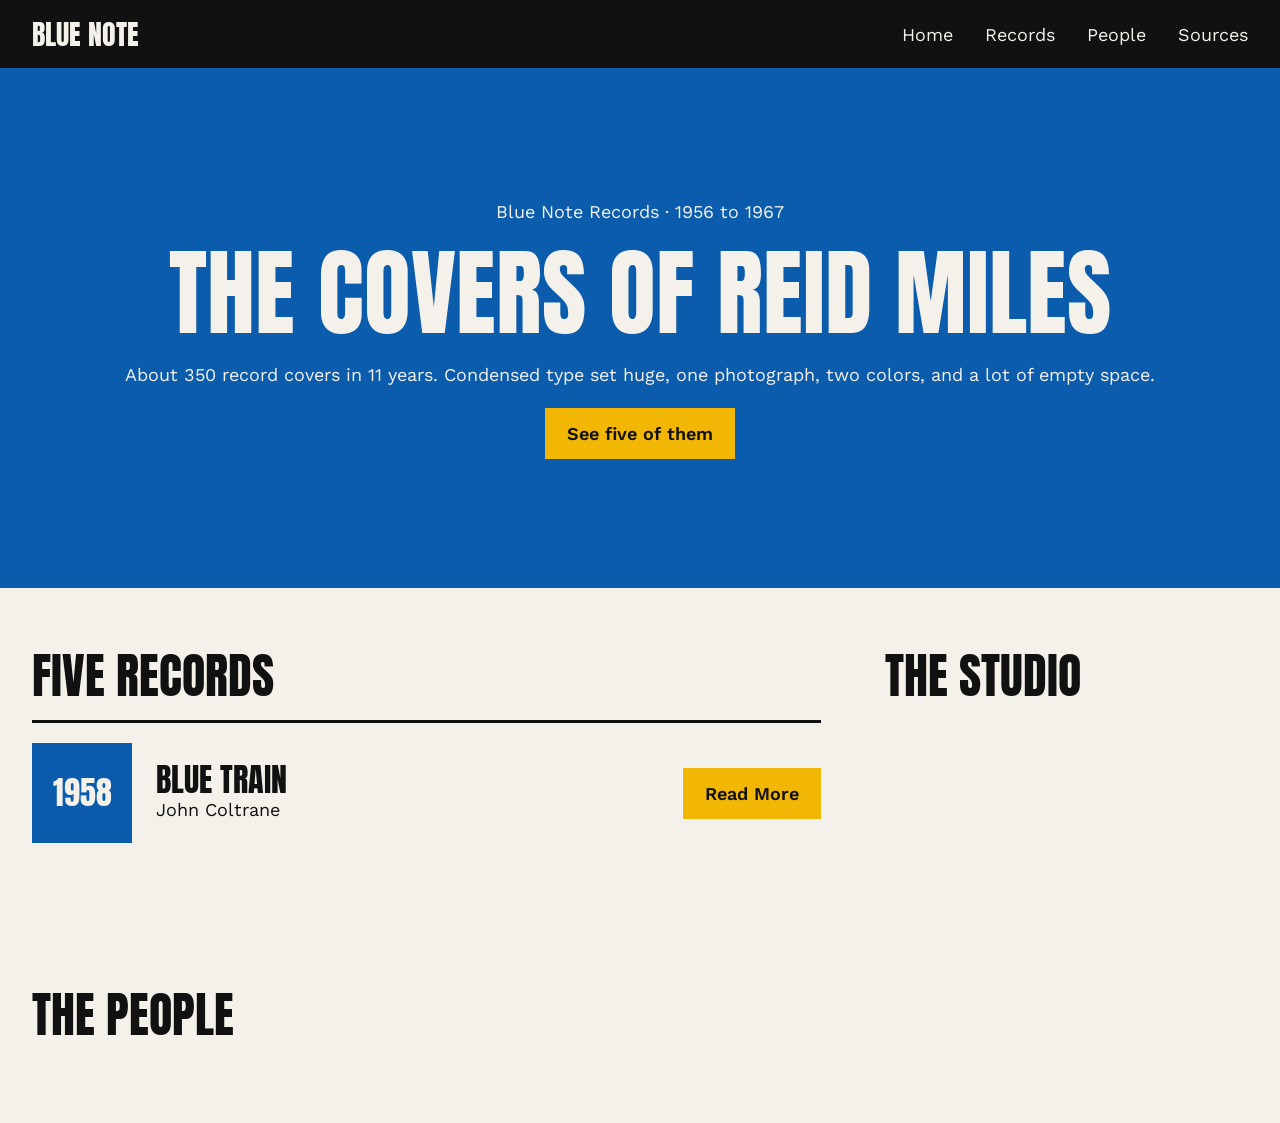
==== pages/blue-note.html @ 9f0d0449 "2-recommit" ====
<!DOCTYPE html>
<html lang="en">
<head>
    <meta charset="UTF-8">
    <meta name="viewport" content="width=device-width, initial-scale=1.0">
    <title>Blue Note, the covers of Reid Miles</title>
    <link rel="preconnect" href="https://fonts.googleapis.com">
    <link rel="preconnect" href="https://fonts.gstatic.com" crossorigin>
    <link href="https://fonts.googleapis.com/css2?family=Anton&family=Work+Sans:wght@400;600&display=swap" rel="stylesheet">
    <link rel="stylesheet" href="../css/styles.css">
</head>
<body>
    <header class="site-header">
        <a class="logo" href="../index.html">Blue Note</a>
        <nav>
            <ul>
                <li><a href="../index.html">Home</a></li>
                <li><a href="#records">Records</a></li>
                <li><a href="#people">People</a></li>
                <li><a href="#sources">Sources</a></li>
            </ul>
        </nav>
    </header>
    <section class="hero">
        <p>Blue Note Records &middot; 1956 to 1967</p>
        <h1>The covers of Reid Miles</h1>
        <p>About 350 record covers in 11 years. Condensed type set huge, one photograph, two colors, and a lot of empty space.</p>
        <a class="button" href="#records">See five of them</a>
    </section>
    <section class="records" id="records">
        <h2>Five records</h2>
        <article class="album">
            <div class="swatch blue">1958</div>
            <div class="info">
                <h3>Blue Train</h3>
                <p>John Coltrane</p>
            </div>
            <a class="button" href="https://en.wikipedia.org/wiki/Blue_Train_(album)">Read More</a>
        </article>
    </section>
    <aside class="studio">
        <h2>The studio</h2>
    </aside>
    <section class="people" id="people">
        <h2>The people</h2>
    </section>
</body>
</html>
---- css/styles.css ----
* {
    box-sizing: border-box;
    margin: 0;
    padding: 0;
}
body {
    display: grid;
    grid-template-columns: 2fr 1fr;
    background: #f4f1ea;
    color: #111111;
    font-family: 'Work Sans', sans-serif;
    font-size: 18px;
    line-height: 1.5;
}
h1, h2, h3 .logo {
    font-family: 'Anton', sans-serif;
    font-weight: 400;
    line-height: 1;
    text-transform: uppercase;
}
h2 {
    font-size: 48px;
    margin-bottom: 20px;
}
h3 {
    font-size: 32px;
}
nav ul {
    display: flex;
    list-style: none;
    gap: 32px;
}
h1, h2, h3, .logo, .swatch {
    font-family: 'Anton', sans-serif;
    font-weight: 400;
    line-height: 1;
    text-transform: uppercase;
}





.site-header {
    display: flex;
    justify-content: space-between;
    align-items: center;
    padding: 20px 32px;
    background: #111111;
    color: #f4f1ea;
}
.site-header a {
    color:#f4f1ea;
    text-decoration: none;
}
.logo {
    font-size: 28px;
}
.hero {
    display: flex;
    flex-direction: column;
    align-items: center;
    padding: 48px 32px;
    text-align: center;
    justify-content: center;
    gap: 20px;
    min-height: 520px;
    background: #0b5cad;
    color: #f4f1ea;
}
.hero h1 {
    font-size: 96px;
}
.button {
    padding: 12px 22px;
    background: #f2b705;
    color: #111111;
    font-weight: 600;
    text-decoration: none;
}
.site-header, .hero, .people, .site-footer {
    grid-column: span 2;
}
.records, .studio, .people {
    padding: 64px 32px;
}
.album {
    display: flex;
    align-items: center;
    gap: 24px;
    padding: 20px 0;
    border-top: 3px solid #111111;
}
.swatch {
    display: flex;
    align-items: center;
    justify-content: center;
    flex: 0 0 100px;
    height: 100px;
    font-size: 32px;
}
.blue {
    background: #0b5cad;
    color: #f4f1ea;
}
.ink {
    background: #111111;
    color: #f2b705;
}
.orange {
    background: #e0592a;
}
.yellow {
    background: #f2b705;
}
.info {
    flex: 1;
}
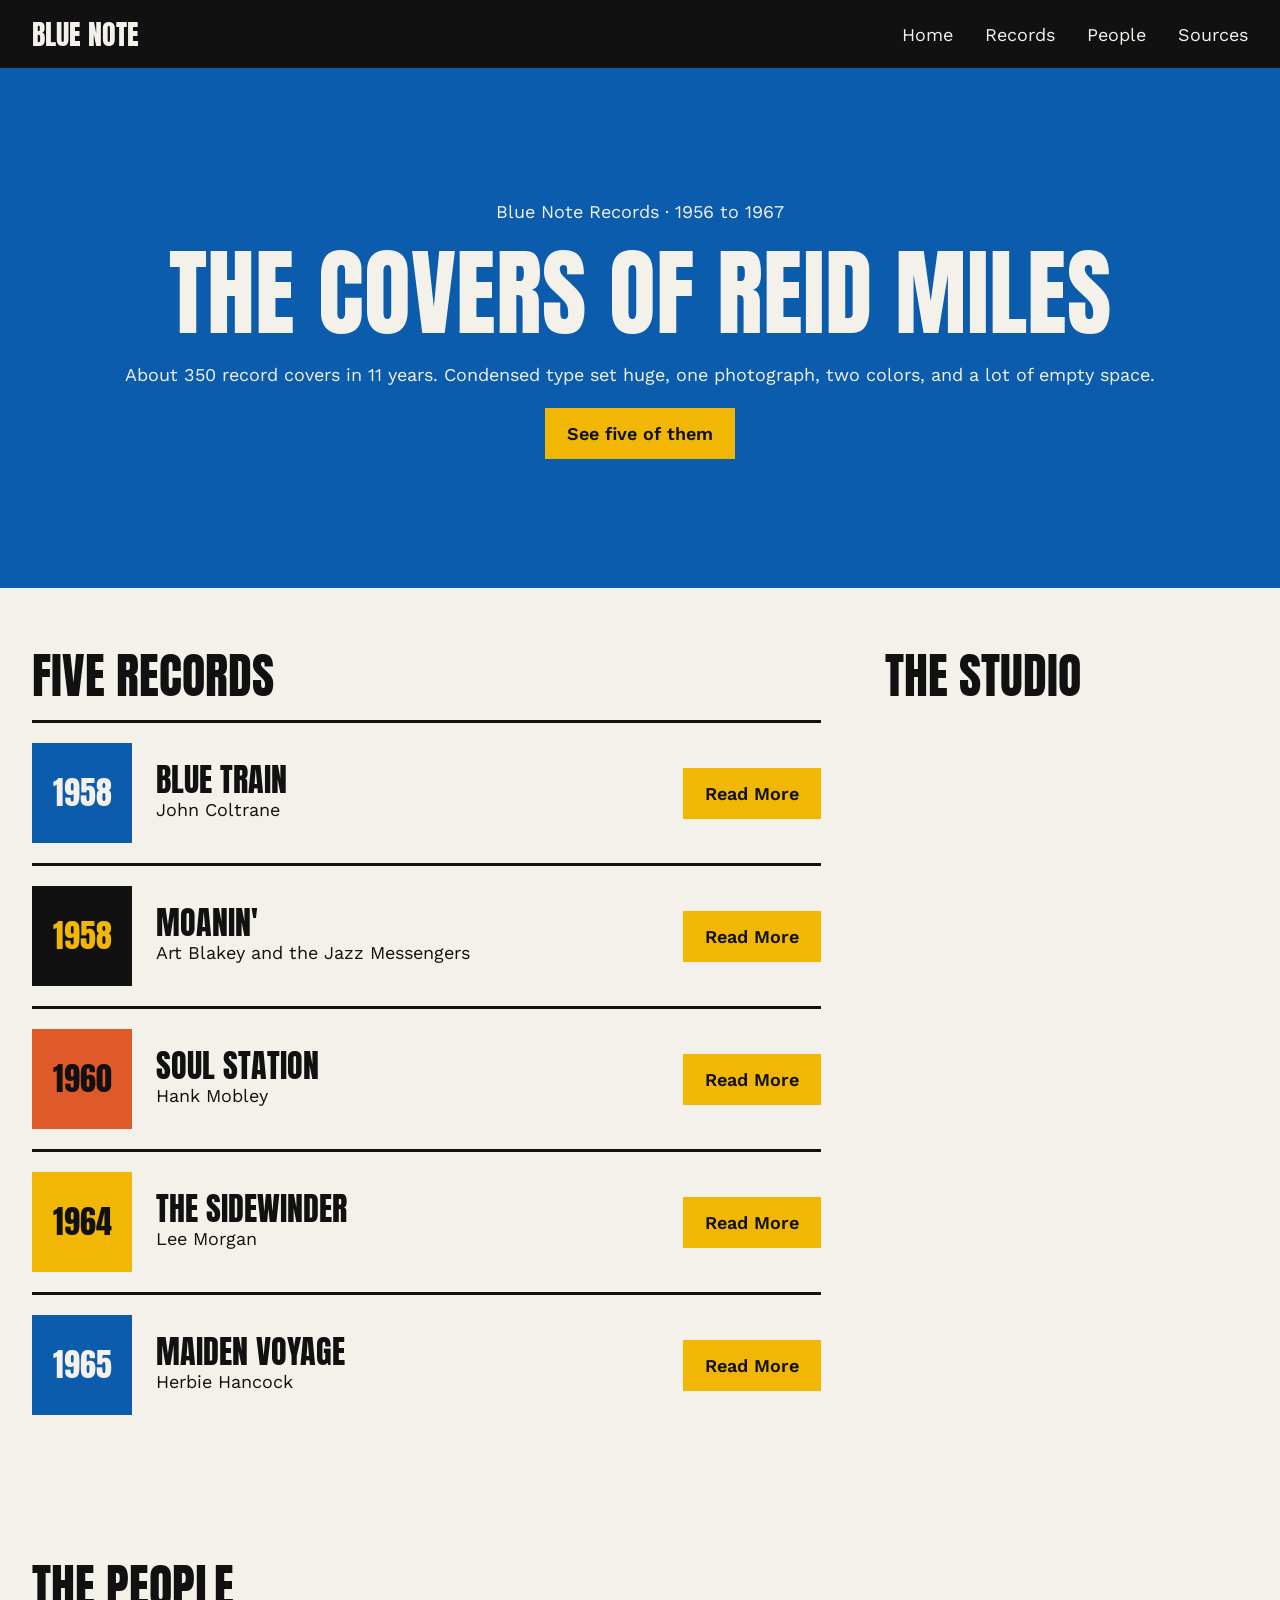
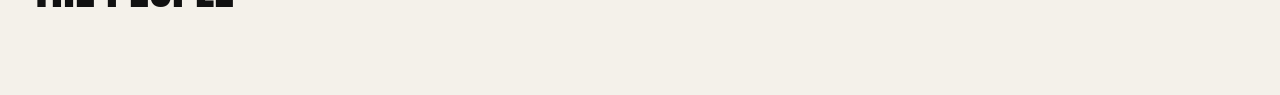
==== commit 5e91f5fd: "3-albumcheck" ====
--- a/pages/blue-note.html
+++ b/pages/blue-note.html
@@ -37,6 +37,38 @@
             </div>
             <a class="button" href="https://en.wikipedia.org/wiki/Blue_Train_(album)">Read More</a>
         </article>
+        <article class="album">
+            <div class="swatch ink">1958</div>
+            <div class="info">
+                <h3>Moanin'</h3>
+                <p>Art Blakey and the Jazz Messengers</p>
+            </div>
+            <a class="button" href="https://en.wikipedia.org/wiki/Blue_Train_(album)">Read More</a>
+        </article>
+        <article class="album">
+            <div class="swatch orange">1960</div>
+            <div class="info">
+                <h3>Soul Station</h3>
+                <p>Hank Mobley</p>
+            </div>
+            <a class="button" href="https://en.wikipedia.org/wiki/Blue_Train_(album)">Read More</a>
+        </article>
+        <article class="album">
+            <div class="swatch yellow">1964</div>
+            <div class="info">
+                <h3>The Sidewinder</h3>
+                <p>Lee Morgan</p>
+            </div>
+            <a class="button" href="https://en.wikipedia.org/wiki/Blue_Train_(album)">Read More</a>
+        </article>
+        <article class="album">
+            <div class="swatch blue">1965</div>
+            <div class="info">
+                <h3>Maiden Voyage</h3>
+                <p>Herbie Hancock</p>
+            </div>
+            <a class="button" href="https://en.wikipedia.org/wiki/Blue_Train_(album)">Read More</a>
+        </article>
     </section>
     <aside class="studio">
         <h2>The studio</h2>
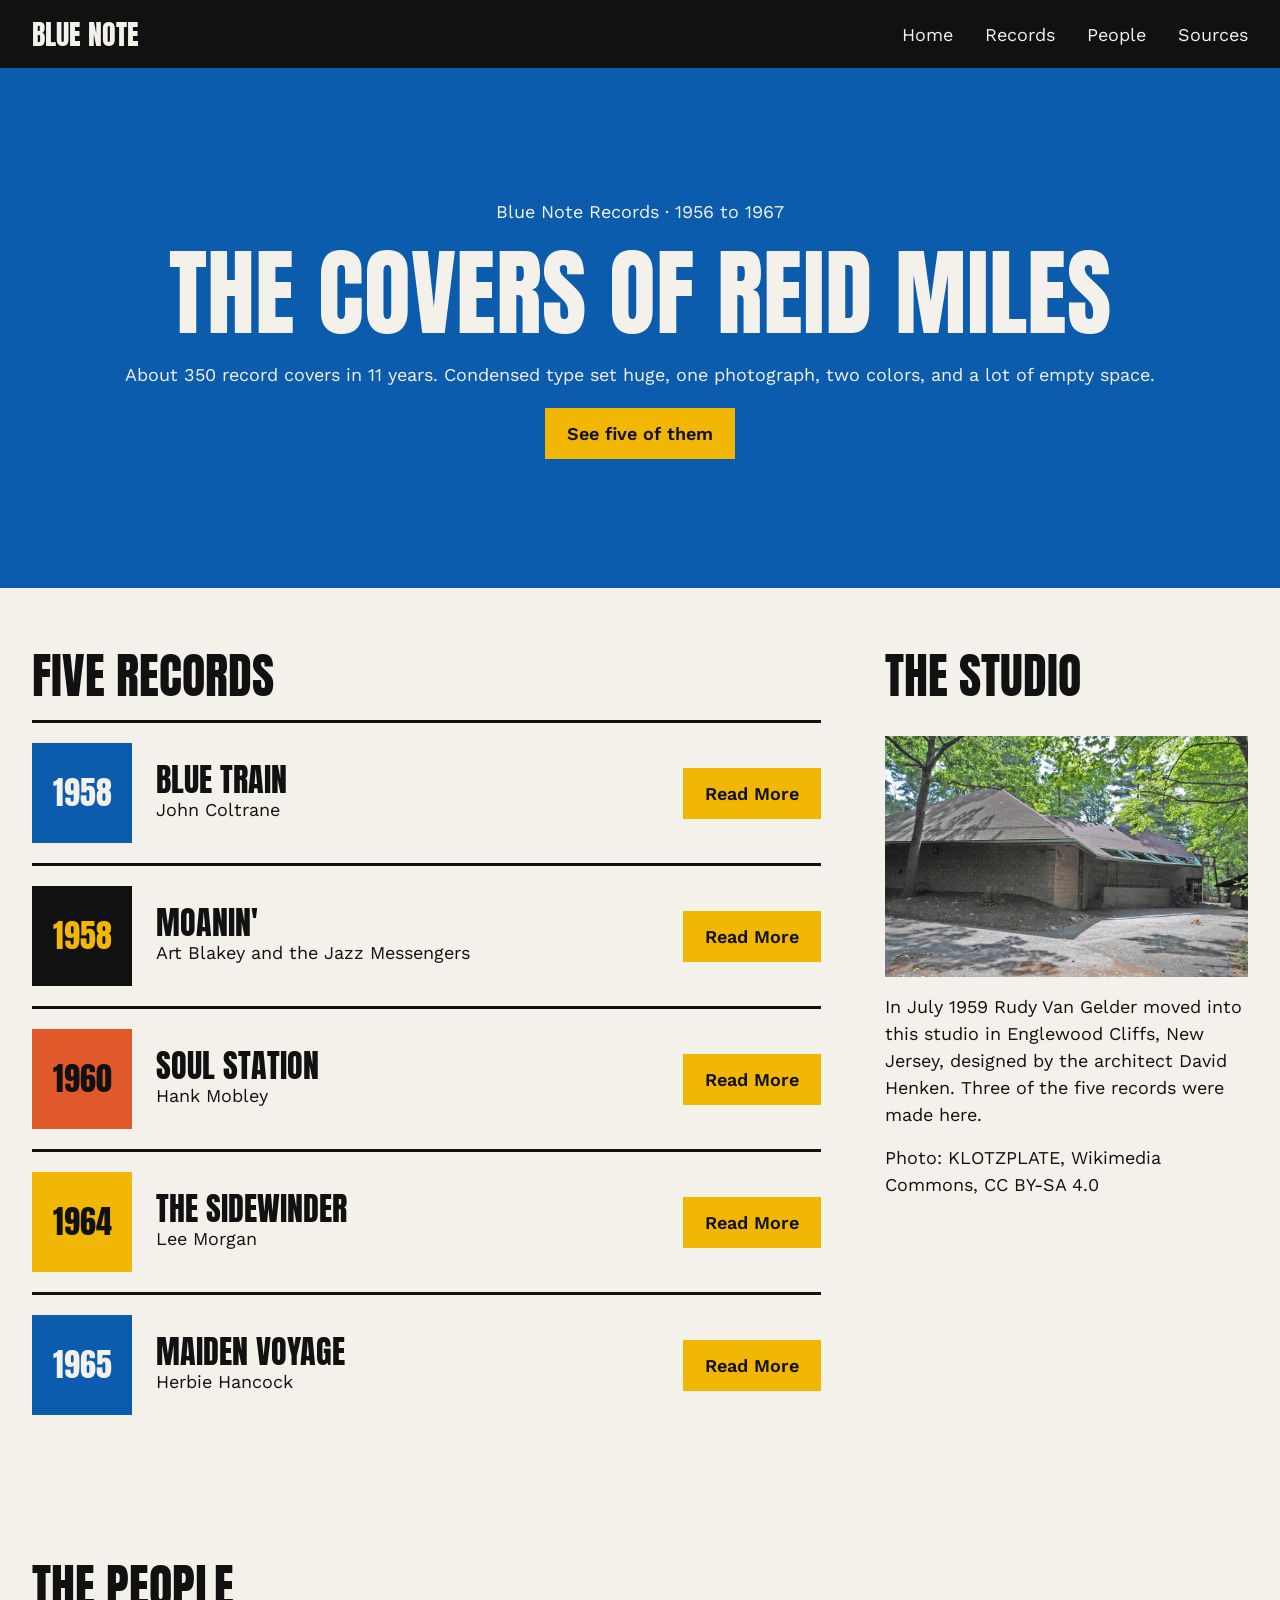
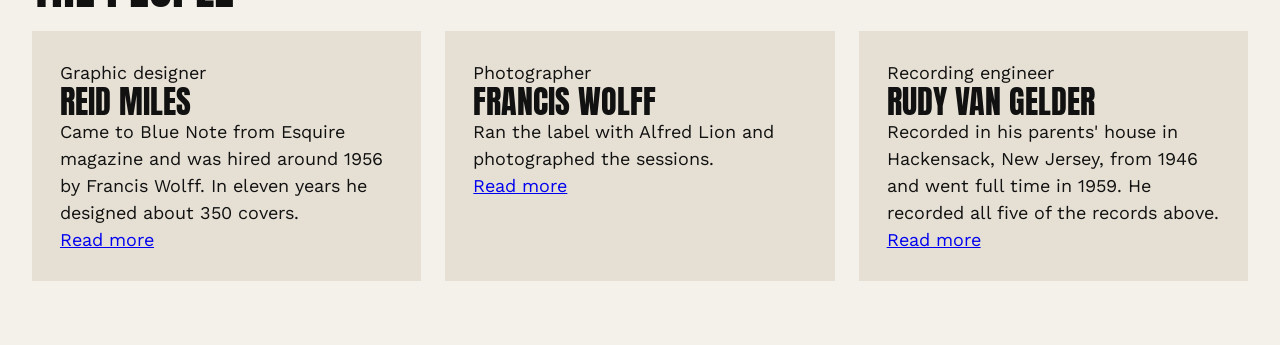
==== commit 97b4cd6e: "4-personcheck" ====
--- a/pages/blue-note.html
+++ b/pages/blue-note.html
@@ -72,9 +72,38 @@
     </section>
     <aside class="studio">
         <h2>The studio</h2>
+        <img src="../images/van-gelder-studio.jpg" width="1000" height="664" alt="The low brick Van Gelder Studio under tall trees in Englewood Cliffs, New Jersey">
+        <p>In July 1959 Rudy Van Gelder moved into this studio in Englewood Cliffs, New Jersey, designed by the architect David Henken. Three of the five records were made here.</p>
+        <p>Photo: KLOTZPLATE, Wikimedia Commons, CC BY-SA 4.0</p>
     </aside>
     <section class="people" id="people">
         <h2>The people</h2>
+        <div class="cards">
+            <article class="person">
+                <div>
+                    <p>Graphic designer</p>
+                    <h3>Reid Miles</h3>
+                    <p>Came to Blue Note from Esquire magazine and was hired around 1956 by Francis Wolff. In eleven years he designed about 350 covers.</p>
+                </div>
+                <a href="https://en.wikipedia.org/wiki/Reid_Miles">Read more</a>
+            </article>
+            <article class="person">
+                <div>
+                    <p>Photographer</p>
+                    <h3>Francis Wolff</h3>
+                    <p>Ran the label with Alfred Lion and photographed the sessions.</p>
+                </div>
+                <a href="https://en.wikipedia.org/wiki/Francis_Wolff">Read more</a>
+            </article>
+            <article class="person">
+                <div>
+                    <p>Recording engineer</p>
+                    <h3>Rudy Van Gelder</h3>
+                    <p>Recorded in his parents' house in Hackensack, New Jersey, from 1946 and went full time in 1959. He recorded all five of the records above.</p>
+                </div>
+                <a href="https://en.wikipedia.org/wiki/Rudy_Van_Gelder">Read more</a>
+            </article>
+        </div>
     </section>
 </body>
 </html>
--- a/css/styles.css
+++ b/css/styles.css
@@ -115,4 +115,22 @@
 }
 .info {
     flex: 1;
+}
+.studio {
+    display: flex;
+    flex-direction: column;
+    gap: 16px;
+}
+.studio img {
+    width: 100%;
+    height: auto;
+}
+.cards {
+    display: flex;
+    gap: 24px;
+}
+.person {
+    flex: 1;
+    padding: 28px;
+    background: #e6e0d4
 }
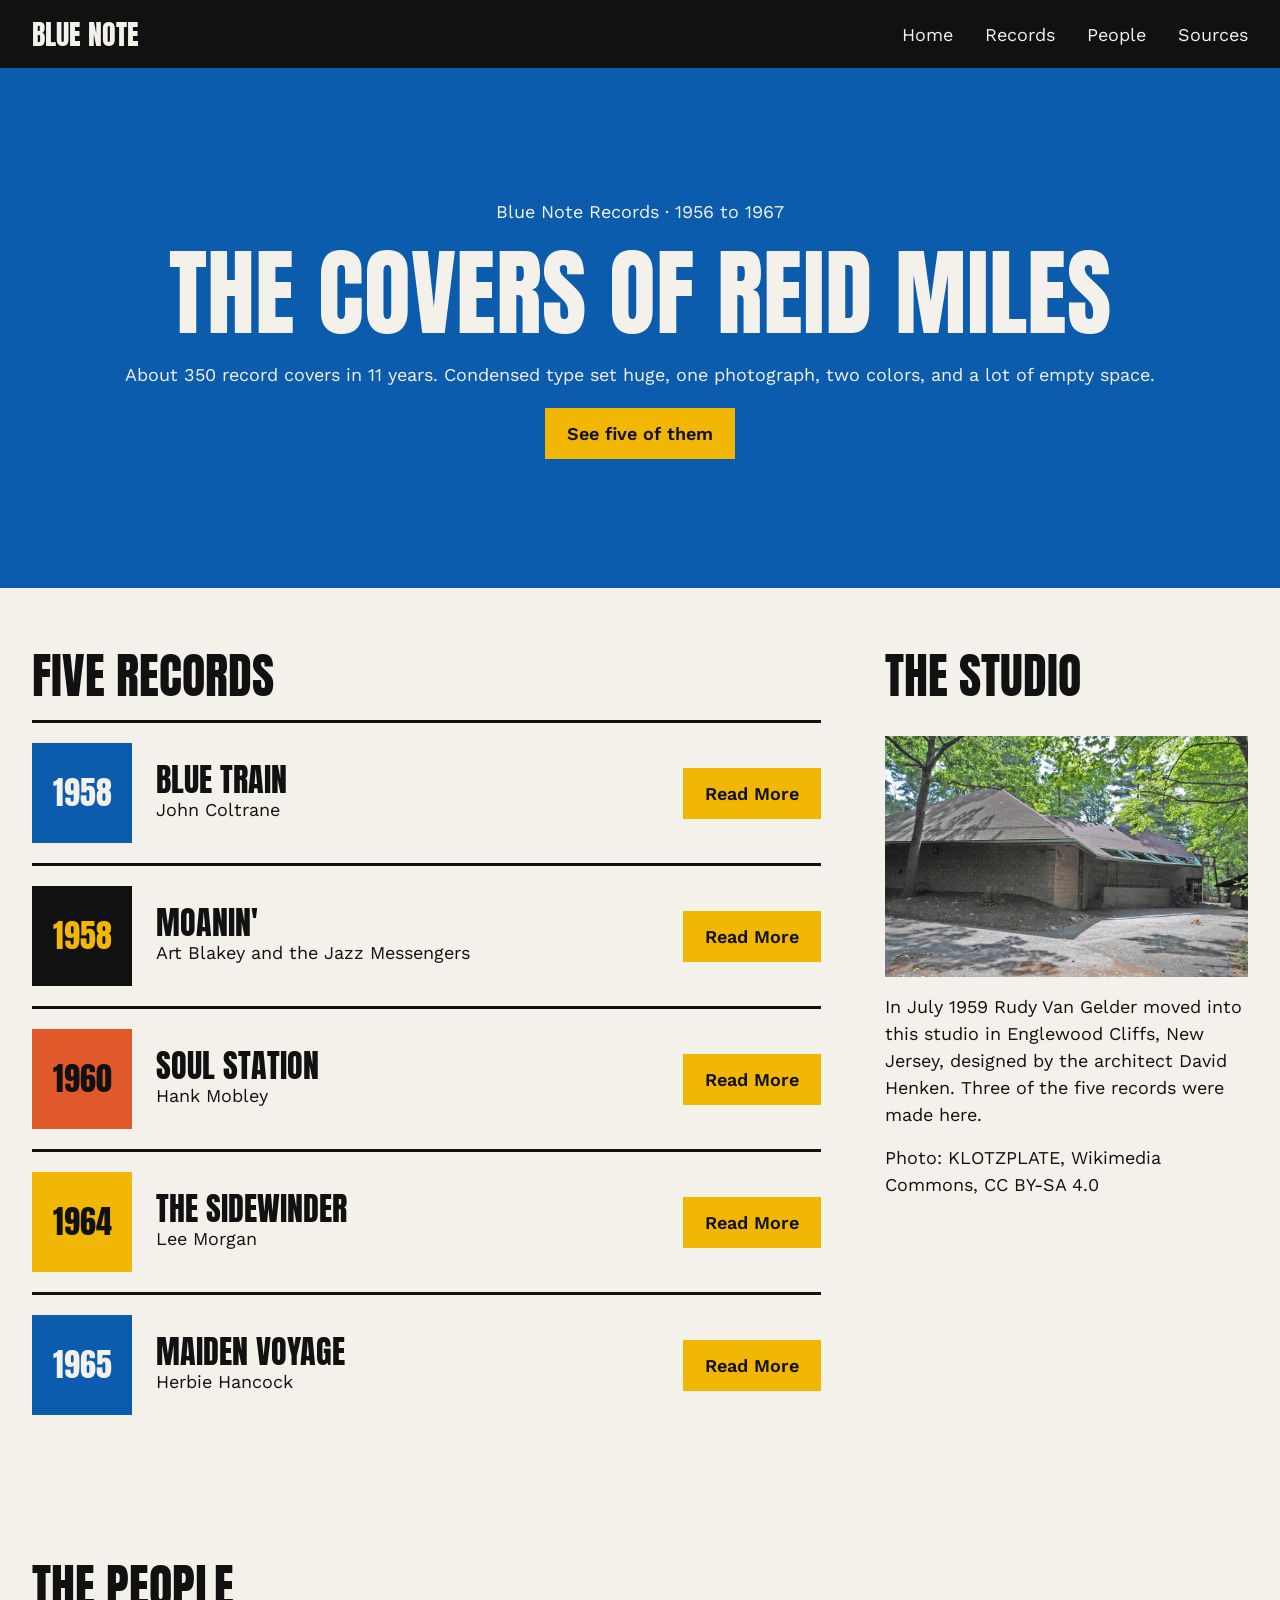
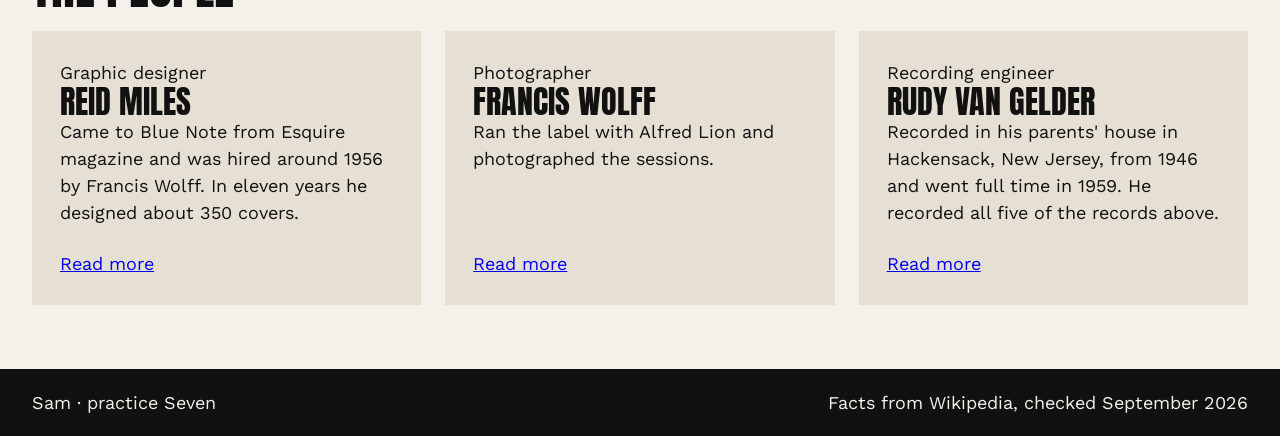
==== commit ec924ecb: "5-completecheck" ====
--- a/pages/blue-note.html
+++ b/pages/blue-note.html
@@ -105,5 +105,9 @@
             </article>
         </div>
     </section>
+    <footer class="site-footer" id="sources">
+        <p> Sam &middot; practice Seven</p>
+        <p>Facts from Wikipedia, checked September 2026</p>
+    </footer>
 </body>
 </html>
--- a/css/styles.css
+++ b/css/styles.css
@@ -131,6 +131,18 @@
 }
 .person {
     flex: 1;
+    display: flex;
+    flex-direction: column;
+    justify-content: space-between;
+    gap: 24px;
     padding: 28px;
     background: #e6e0d4
+}
+.site-header, .site-footer {
+    display: flex;
+    justify-content: space-between;
+    align-items: center;
+    padding: 20px 32px;
+    background: #111111;
+    color: #f4f1ea;
 }
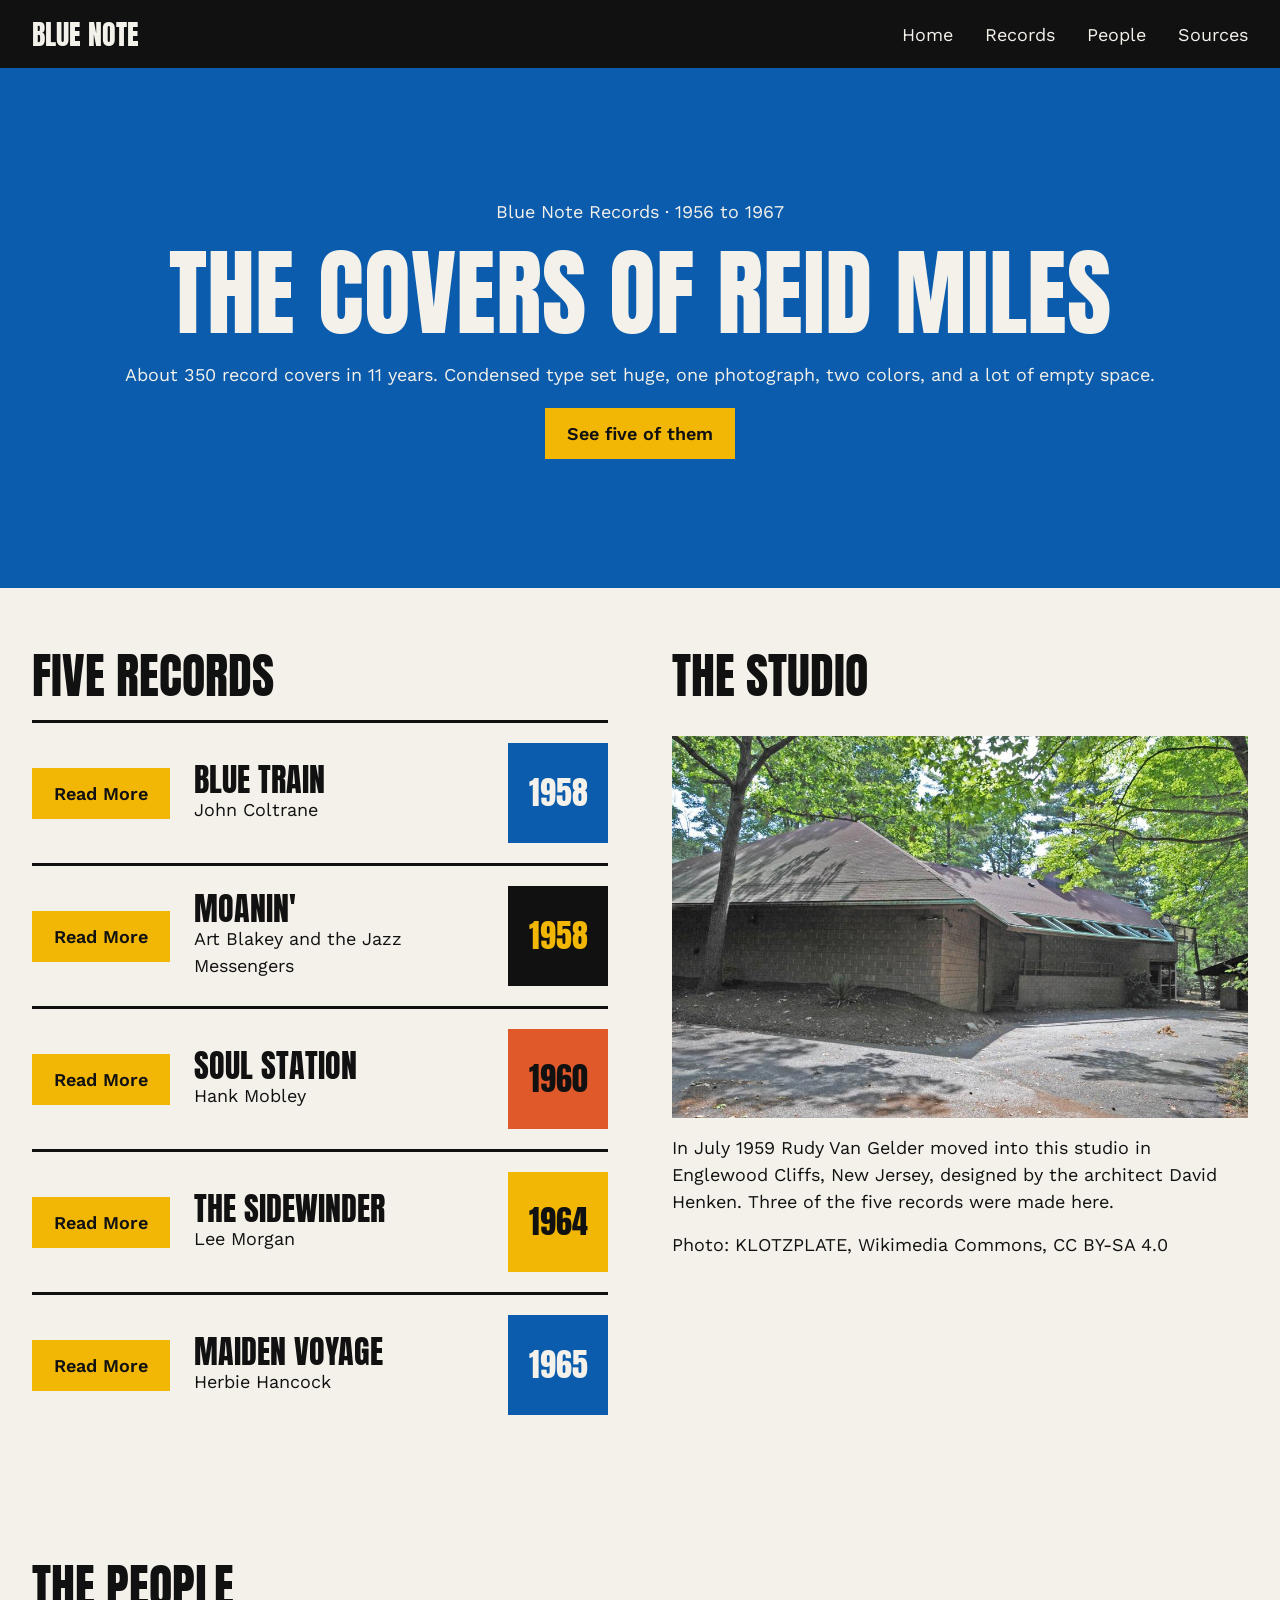
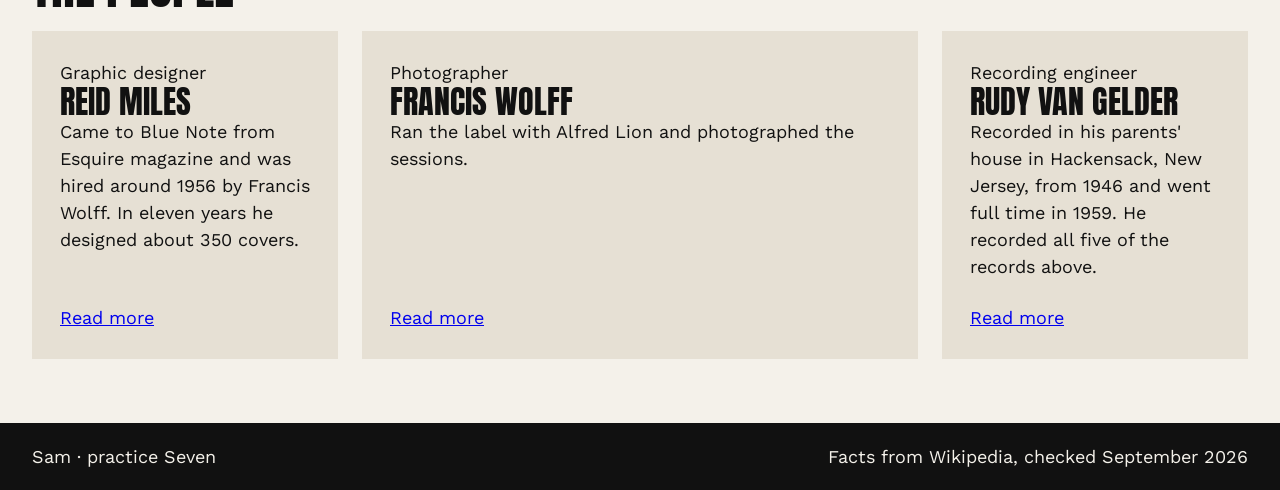
==== commit f0b6ae1e: "6-final" ====
--- a/pages/blue-note.html
+++ b/pages/blue-note.html
@@ -87,7 +87,7 @@
                 </div>
                 <a href="https://en.wikipedia.org/wiki/Reid_Miles">Read more</a>
             </article>
-            <article class="person">
+            <article class="person-middle">
                 <div>
                     <p>Photographer</p>
                     <h3>Francis Wolff</h3>
--- a/css/styles.css
+++ b/css/styles.css
@@ -5,7 +5,7 @@
 }
 body {
     display: grid;
-    grid-template-columns: 2fr 1fr;
+    grid-template-columns: 1fr 1fr;
     background: #f4f1ea;
     color: #111111;
     font-family: 'Work Sans', sans-serif;
@@ -44,6 +44,8 @@
 .site-header {
     display: flex;
     justify-content: space-between;
+    /* Content justification changed to center then flex-end,
+    changing header alignments to be more central and opposing than space-between.*/
     align-items: center;
     padding: 20px 32px;
     background: #111111;
@@ -87,6 +89,7 @@
 .album {
     display: flex;
     align-items: center;
+    flex-direction: row-reverse;
     gap: 24px;
     padding: 20px 0;
     border-top: 3px solid #111111;
@@ -138,6 +141,15 @@
     padding: 28px;
     background: #e6e0d4
 }
+.person-middle {
+    flex: 2;
+    display: flex;
+    flex-direction: column;
+    justify-content: space-between;
+    gap: 24px;
+    padding: 28px;
+    background: #e6e0d4
+}
 .site-header, .site-footer {
     display: flex;
     justify-content: space-between;
